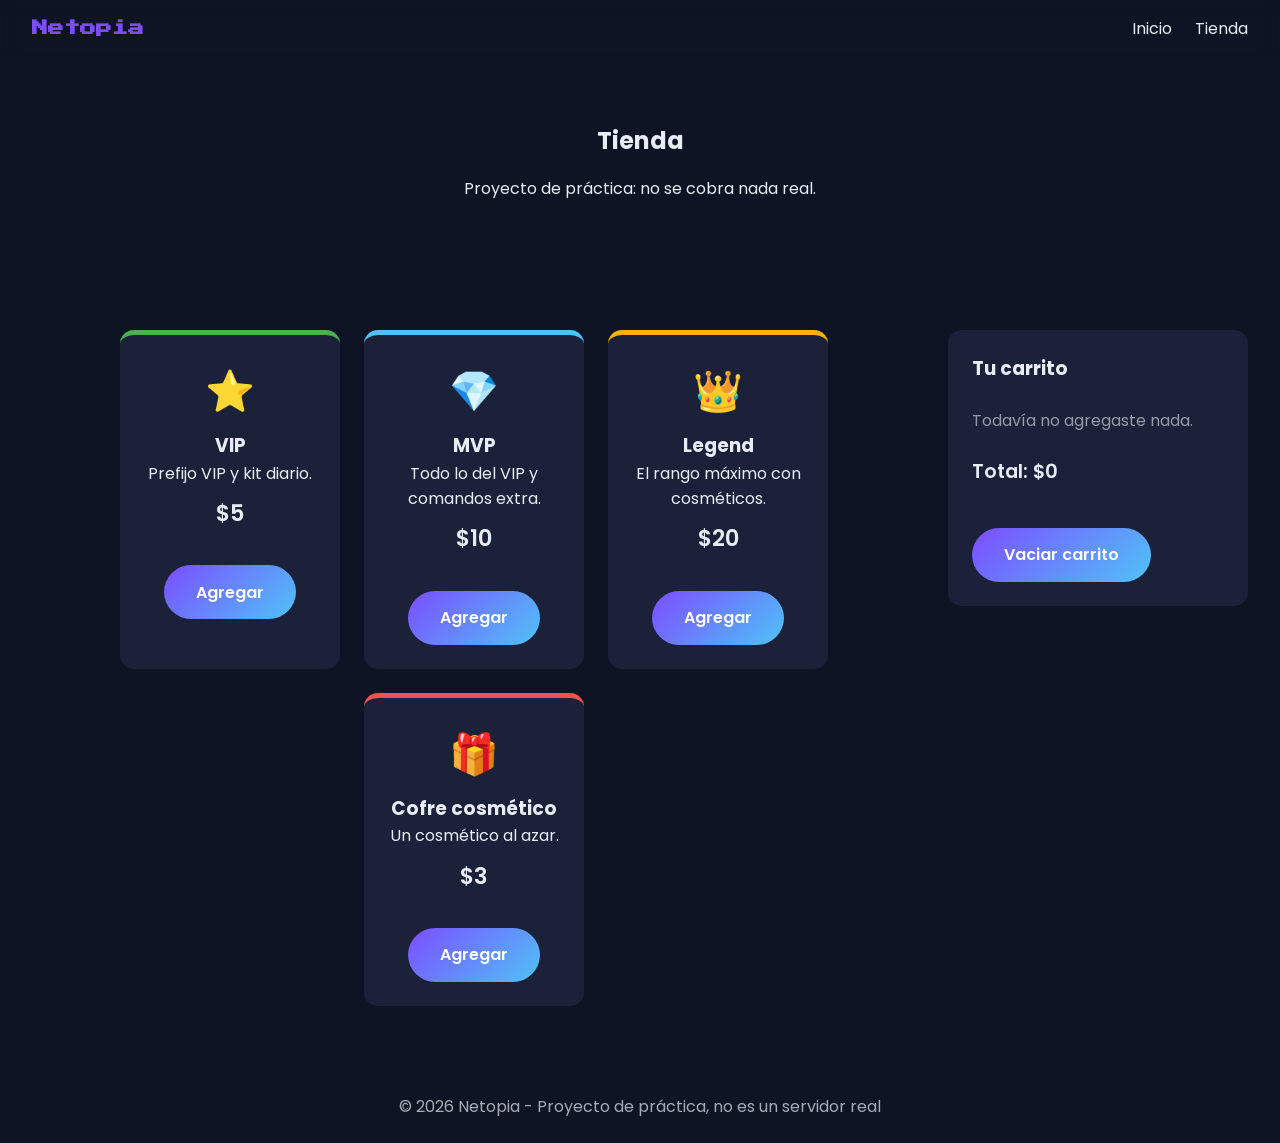
==== tienda.html @ e7a7cdb7 ">TIenda< Se agrega una tienda a la pagina web del Servidor para vender rangos" ====
<!DOCTYPE html>
<html lang="es">
<head>
  <meta charset="UTF-8">
  <meta name="viewport" content="width=device-width, initial-scale=1.0">
  <title>Tienda | Netopia</title>
  <link href="https://fonts.googleapis.com/css2?family=Poppins:wght@400;600&family=Press+Start+2P&display=swap" rel="stylesheet">
  <link rel="stylesheet" href="style.css">
</head>
<body>

  <header>
    <h1 class="logo">Netopia</h1>
    <button class="menu-btn" id="menu-btn" aria-label="Abrir menú">☰</button>
    <nav id="menu">
      <a href="index.html">Inicio</a>
      <a href="tienda.html">Tienda</a>
    </nav>
  </header>

  <main>
    <section>
      <h2>Tienda</h2>
      <p>Proyecto de práctica: no se cobra nada real.</p>
    </section>

    <section class="tienda-layout">
      <div class="productos" id="productos"></div>

      <aside class="carrito">
        <h3>Tu carrito</h3>
        <ul id="carrito-lista"></ul>
        <p class="total">Total: <span id="total">$0</span></p>
        <button class="boton" id="vaciar">Vaciar carrito</button>
      </aside>
    </section>
  </main>

  <footer>
    <p>© 2026 Netopia - Proyecto de práctica, no es un servidor real</p>
  </footer>

  <script src="tienda.js"></script>
</body>
</html>
---- style.css ----
:root {
    --fondo: #0f1424;
    --tarjeta: #1a2138;
    --texto: #e8ecf5;
    --acento: #7c4dff;
    --survival: #4caf50;
    --skywars: #4fc3f7;
    --bedwars: #ef5350;
}

* {
    box-sizing: border-box;
    margin: 0;
    padding: 0;
}

html {
    scroll-behavior: smooth;
}

body {
    background: var(--fondo);
    color: var(--texto);
    font-family: 'Poppins', sans-serif;
    line-height: 1.6;
}

header {
    position: sticky;
    top: 0;
    z-index: 10;
    display: flex;
    justify-content: space-between;
    align-items: center;
    padding: 1rem 2rem;
    background: rgba(15, 20, 36, 0.85);
    backdrop-filter: blur(8px);
}

.logo {
    font-family: 'Press Start 2P', monospace;
    font-size: 1rem;
    color: var(--acento);
}

nav a {
    color: var(--texto);
    text-decoration: none;
    margin-left: 1.2rem;
    transition: color 0.2s;
}

nav a:hover {
    color: var(--skywars);
}

section {
    padding: 4rem 2rem;
    text-align: center;
}

.hero {
    min-height: 70vh;
    display: flex;
    flex-direction: column;
    justify-content: center;
    align-items: center;
    background: radial-gradient(circle at top, #2a1f5c, var(--fondo) 65%);
}

.hero h2 {
    font-family: 'Press Start 2P', monospace;
    font-size: clamp(1.4rem, 5vw, 2.8rem);
    line-height: 1.4;
    margin-bottom: 1rem;
}

.boton {
    display: inline-block;
    margin-top: 1.5rem;
    padding: 0.9rem 2rem;
    background: linear-gradient(135deg, var(--acento), var(--skywars));
    color: white;
    text-decoration: none;
    font-weight: 600;
    border-radius: 999px;
    transition: transform 0.2s, box-shadow 0.2s;
}

.boton:hover {
    transform: translateY(-3px);
    box-shadow: 0 8px 20px rgba(124, 77, 255, 0.45);
}

h2 {
    margin-bottom: 1rem;
}

.modos-grid {
    display: flex;
    flex-wrap: wrap;
    gap: 1.5rem;
    justify-content: center;
    margin-top: 1.5rem;
}

.modo {
    background: var(--tarjeta);
    padding: 2rem 1.5rem;
    border-radius: 14px;
    width: 270px;
    border-top: 5px solid;
    transition: transform 0.25s, box-shadow 0.25s;
}

.modo:hover {
    transform: translateY(-8px);
    box-shadow: 0 12px 28px rgba(0, 0, 0, 0.4);
}

.icono {
    display: block;
    font-size: 2.5rem;
    margin-bottom: 0.5rem;
}

.survival {
    border-color: var(--survival);
}

.skywars {
    border-color: var(--skywars);
}

.bedwars {
    border-color: var(--bedwars);
}

.reglas {
    list-style: none;
    max-width: 500px;
    margin: 1.5rem auto 0;
    text-align: left;
}

.reglas li {
    background: var(--tarjeta);
    padding: 0.8rem 1rem;
    margin-bottom: 0.7rem;
    border-left: 4px solid var(--acento);
    border-radius: 8px;
}

.ip-box {
    display: inline-block;
    margin-top: 1rem;
    padding: 1rem 2rem;
    background: var(--tarjeta);
    border: 2px dashed var(--acento);
    border-radius: 12px;
    font-family: monospace;
    font-size: 1.3rem;
}

footer {
    text-align: center;
    padding: 1.5rem;
    opacity: 0.7;
}

button.boton {
    border: none;
    cursor: pointer;
    font-family: 'Poppins', sans-serif;
    font-size: 1rem;
}

.menu-btn {
    display: none;
    background: none;
    border: none;
    color: var(--texto);
    font-size: 1.8rem;
    cursor: pointer;
    transition: transform 0.3s ease;
}

.menu-btn.activo {
    transform: rotate(90deg);
}

.estado {
  display: inline-flex;
  align-items: center;
  gap: 0.6rem;
  margin-top: 1.5rem;
  padding: 0.5rem 1.2rem;
  background: var(--tarjeta);
  border-radius: 999px;
  font-size: 0.95rem;
}

.punto {
  width: 10px;
  height: 10px;
  border-radius: 50%;
  background: #888;
}

.punto.online {
  background: #4caf50;
  box-shadow: 0 0 8px #4caf50;
}

.punto.offline {
  background: #ef5350;
}

.staff-grid {
  display: flex;
  flex-wrap: wrap;
  gap: 1.5rem;
  justify-content: center;
  margin-top: 1.5rem;
}

.miembro {
  background: var(--tarjeta);
  padding: 1.5rem;
  border-radius: 14px;
  width: 200px;
  transition: transform 0.25s, box-shadow 0.25s;
}

.miembro:hover {
  transform: translateY(-6px);
  box-shadow: 0 10px 24px rgba(0, 0, 0, 0.4);
}

.avatar {
  width: 70px;
  height: 70px;
  margin: 0 auto 0.8rem;
  border-radius: 12px;
  display: flex;
  align-items: center;
  justify-content: center;
  font-family: 'Press Start 2P', monospace;
  font-size: 1.5rem;
  background: linear-gradient(135deg, var(--acento), var(--skywars));
}

.rol {
  display: inline-block;
  margin-top: 0.4rem;
  padding: 0.2rem 0.8rem;
  border-radius: 999px;
  font-size: 0.8rem;
  font-weight: 600;
}

.rol.dueno { background: #ffb300; color: #1a1a1a; }
.rol.admin { background: var(--bedwars); }
.rol.mod   { background: var(--survival); }

.tienda-layout {
  display: flex;
  flex-wrap: wrap;
  gap: 2rem;
  justify-content: center;
  align-items: flex-start;
}

.productos {
  display: flex;
  flex-wrap: wrap;
  gap: 1.5rem;
  justify-content: center;
  flex: 1 1 500px;
}

.producto {
  background: var(--tarjeta);
  padding: 1.5rem;
  border-radius: 14px;
  width: 220px;
  border-top: 5px solid;
  transition: transform 0.25s, box-shadow 0.25s;
}

.producto:hover {
  transform: translateY(-6px);
  box-shadow: 0 10px 24px rgba(0, 0, 0, 0.4);
}

.precio {
  font-size: 1.4rem;
  font-weight: 600;
  margin: 0.6rem 0;
}

.carrito {
  background: var(--tarjeta);
  padding: 1.5rem;
  border-radius: 14px;
  width: 300px;
  text-align: left;
  position: sticky;
  top: 90px;
}

.carrito ul {
  list-style: none;
  margin: 1rem 0;
}

.carrito li {
  display: flex;
  justify-content: space-between;
  align-items: center;
  gap: 0.5rem;
  padding: 0.5rem 0;
  border-bottom: 1px solid rgba(255, 255, 255, 0.1);
}

.carrito .vacio {
  opacity: 0.6;
  border: none;
}

.quitar {
  background: var(--bedwars);
  color: white;
  border: none;
  border-radius: 6px;
  width: 28px;
  height: 28px;
  cursor: pointer;
}

.total {
  font-weight: 600;
  font-size: 1.2rem;
  margin-bottom: 1rem;
}

@media (max-width: 600px) {
    header {
        flex-wrap: wrap;
    }

    .menu-btn {
        display: block;
    }

    nav {
        display: flex;
        flex-direction: column;
        width: 100%;
        text-align: center;
        max-height: 0;
        overflow: hidden;
        opacity: 0;
        transition: max-height 0.4s ease, opacity 0.3s ease;
    }

    nav.abierto {
        max-height: 300px;
        opacity: 1;
    }

    nav a {
        margin: 0;
        padding: 0.8rem 0;
        border-top: 1px solid rgba(255, 255, 255, 0.1);
    }
}
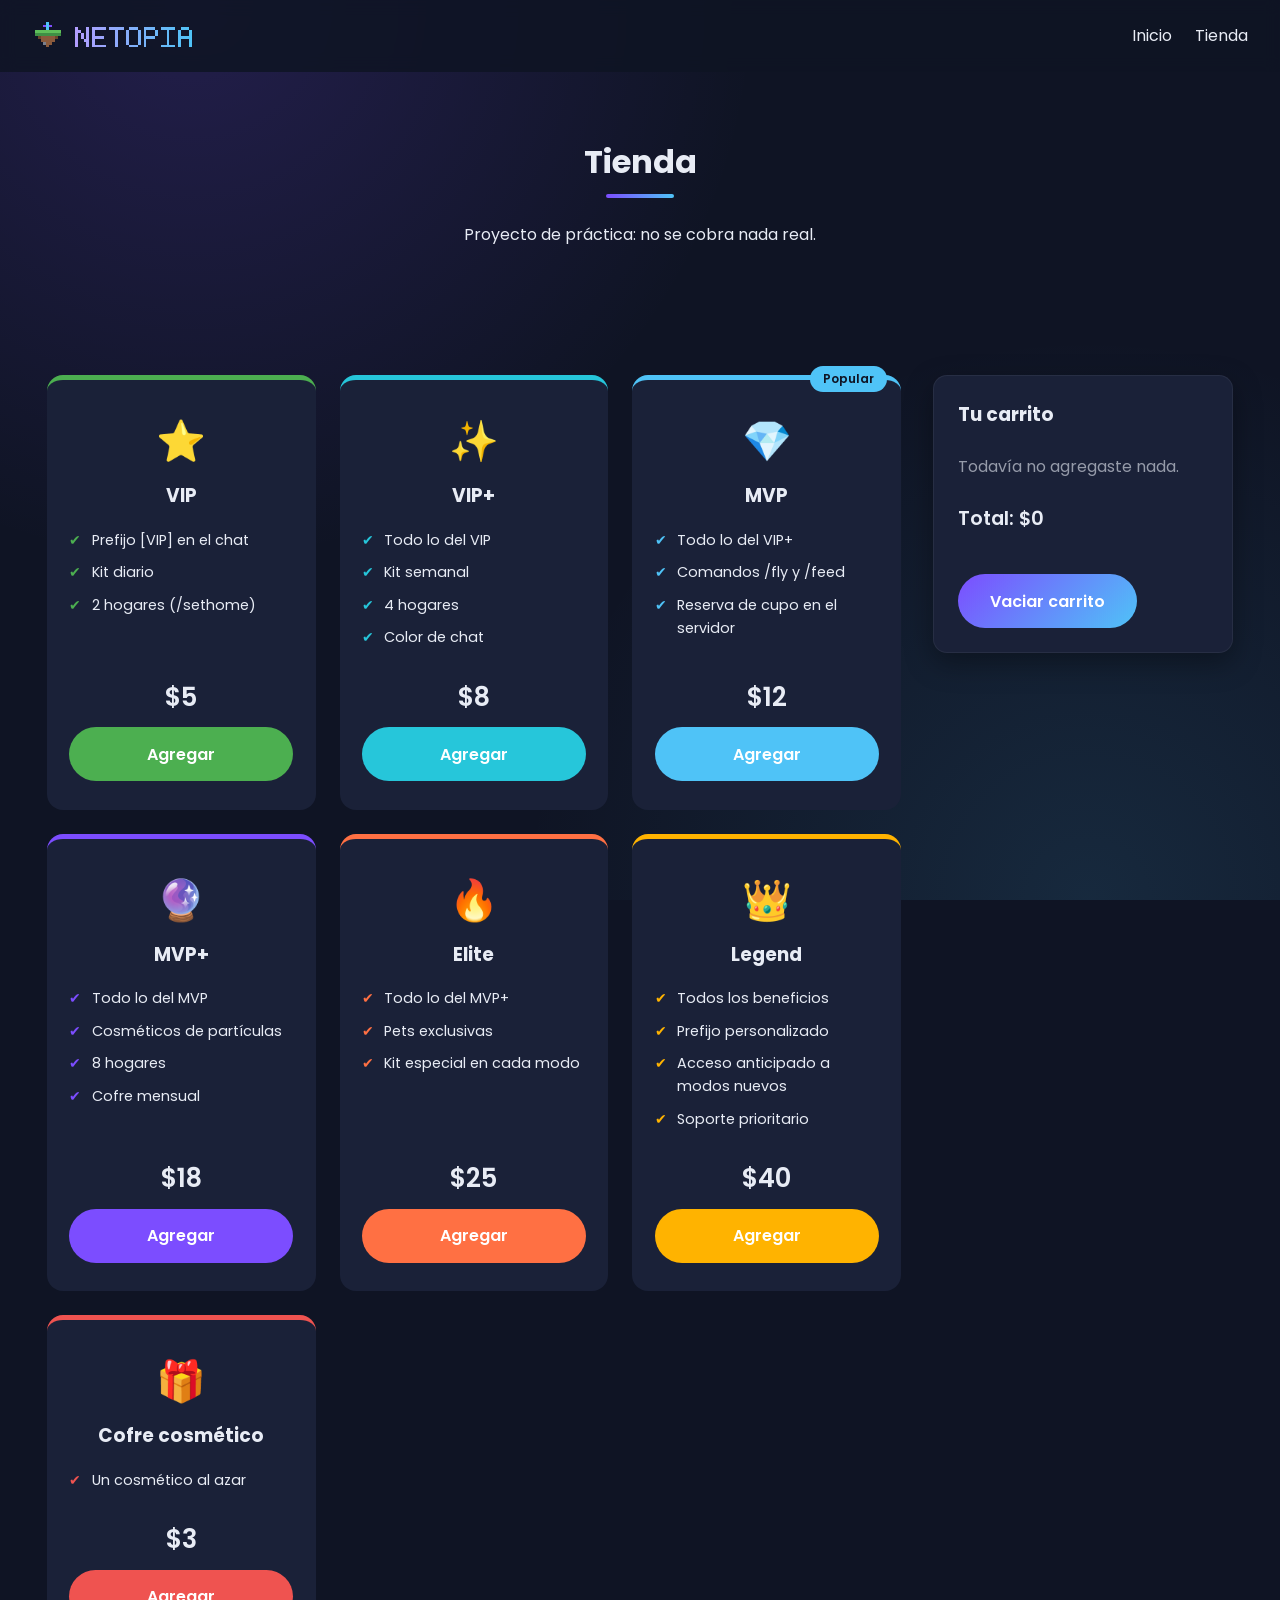
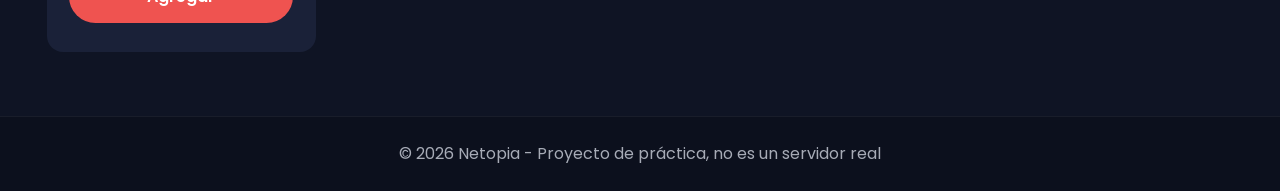
==== commit 530f1c41: "Logo added" ====
--- a/tienda.html
+++ b/tienda.html
@@ -1,45 +1,52 @@
 <!DOCTYPE html>
 <html lang="es">
+
 <head>
-  <meta charset="UTF-8">
-  <meta name="viewport" content="width=device-width, initial-scale=1.0">
-  <title>Tienda | Netopia</title>
-  <link href="https://fonts.googleapis.com/css2?family=Poppins:wght@400;600&family=Press+Start+2P&display=swap" rel="stylesheet">
-  <link rel="stylesheet" href="style.css">
+    <meta charset="UTF-8">
+    <meta name="viewport" content="width=device-width, initial-scale=1.0">
+    <title>Tienda | Netopia</title>
+    <link href="https://fonts.googleapis.com/css2?family=Poppins:wght@400;600&family=Press+Start+2P&display=swap"
+        rel="stylesheet">
+    <link rel="stylesheet" href="style.css">
+    <link rel="icon" type="image/svg+xml" href="img/favicon.svg">
 </head>
+
 <body>
 
-  <header>
-    <h1 class="logo">Netopia</h1>
-    <button class="menu-btn" id="menu-btn" aria-label="Abrir menú">☰</button>
-    <nav id="menu">
-      <a href="index.html">Inicio</a>
-      <a href="tienda.html">Tienda</a>
-    </nav>
-  </header>
+    <header>
+        <a href="index.html" class="logo-link">
+            <img src="img/logo.svg" alt="Netopia" class="logo-img">
+        </a>
+        <button class="menu-btn" id="menu-btn" aria-label="Abrir menú">☰</button>
+        <nav id="menu">
+            <a href="index.html">Inicio</a>
+            <a href="tienda.html">Tienda</a>
+        </nav>
+    </header>
 
-  <main>
-    <section>
-      <h2>Tienda</h2>
-      <p>Proyecto de práctica: no se cobra nada real.</p>
-    </section>
+    <main>
+        <section>
+            <h2>Tienda</h2>
+            <p>Proyecto de práctica: no se cobra nada real.</p>
+        </section>
 
-    <section class="tienda-layout">
-      <div class="productos" id="productos"></div>
+        <section class="tienda-layout">
+            <div class="productos" id="productos"></div>
 
-      <aside class="carrito">
-        <h3>Tu carrito</h3>
-        <ul id="carrito-lista"></ul>
-        <p class="total">Total: <span id="total">$0</span></p>
-        <button class="boton" id="vaciar">Vaciar carrito</button>
-      </aside>
-    </section>
-  </main>
+            <aside class="carrito">
+                <h3>Tu carrito</h3>
+                <ul id="carrito-lista"></ul>
+                <p class="total">Total: <span id="total">$0</span></p>
+                <button class="boton" id="vaciar">Vaciar carrito</button>
+            </aside>
+        </section>
+    </main>
 
-  <footer>
-    <p>© 2026 Netopia - Proyecto de práctica, no es un servidor real</p>
-  </footer>
+    <footer>
+        <p>© 2026 Netopia - Proyecto de práctica, no es un servidor real</p>
+    </footer>
 
-  <script src="tienda.js"></script>
+    <script src="tienda.js"></script>
 </body>
+
 </html>
--- a/style.css
+++ b/style.css
@@ -271,32 +271,79 @@
   align-items: flex-start;
 }
 
+/* ---------- Tienda: tarjetas ---------- */
+.tienda-layout {
+  max-width: 1250px;
+  margin: 0 auto;
+}
+
 .productos {
-  display: flex;
-  flex-wrap: wrap;
+  display: grid;
+  grid-template-columns: repeat(auto-fill, minmax(220px, 1fr));
   gap: 1.5rem;
-  justify-content: center;
-  flex: 1 1 500px;
+  flex: 1 1 600px;
 }
 
 .producto {
+  position: relative;
+  display: flex;
+  flex-direction: column;
   background: var(--tarjeta);
-  padding: 1.5rem;
-  border-radius: 14px;
-  width: 220px;
-  border-top: 5px solid;
+  padding: 1.8rem 1.4rem;
+  border-radius: 16px;
+  border-top: 5px solid var(--color);
+  text-align: center;
   transition: transform 0.25s, box-shadow 0.25s;
 }
 
 .producto:hover {
-  transform: translateY(-6px);
-  box-shadow: 0 10px 24px rgba(0, 0, 0, 0.4);
+  transform: translateY(-8px);
+  box-shadow: 0 14px 32px rgba(0, 0, 0, 0.45), 0 0 22px var(--color);
+}
+
+.beneficios {
+  list-style: none;
+  flex-grow: 1;
+  margin: 0.8rem 0;
+  text-align: left;
+  font-size: 0.9rem;
+}
+
+.beneficios li {
+  padding: 0.3rem 0 0.3rem 1.4rem;
+  position: relative;
+}
+
+.beneficios li::before {
+  content: "✔";
+  position: absolute;
+  left: 0;
+  color: var(--color);
 }
 
 .precio {
-  font-size: 1.4rem;
+  font-size: 1.6rem;
   font-weight: 600;
   margin: 0.6rem 0;
+}
+
+.producto .boton {
+  margin-top: auto;
+  width: 100%;
+  background: var(--color);
+  text-align: center;
+}
+
+.etiqueta {
+  position: absolute;
+  top: -14px;
+  right: 14px;
+  background: var(--color);
+  color: #0f1424;
+  font-size: 0.75rem;
+  font-weight: 600;
+  padding: 0.2rem 0.8rem;
+  border-radius: 999px;
 }
 
 .carrito {
@@ -342,6 +389,105 @@
   font-weight: 600;
   font-size: 1.2rem;
   margin-bottom: 1rem;
+}
+
+/* ---------- Footer siempre abajo ---------- */
+body {
+  min-height: 100vh;
+  display: flex;
+  flex-direction: column;
+}
+
+main {
+  flex: 1;
+}
+
+/* ---------- Mejoras generales ---------- */
+body {
+  background:
+    radial-gradient(circle at 15% 0%, rgba(124, 77, 255, 0.18), transparent 40%),
+    radial-gradient(circle at 85% 100%, rgba(79, 195, 247, 0.12), transparent 40%),
+    var(--fondo);
+  background-attachment: fixed;
+}
+
+section > h2 {
+  position: relative;
+  display: inline-block;
+  margin-bottom: 1.5rem;
+  font-size: clamp(1.4rem, 3vw, 2rem);
+}
+
+section > h2::after {
+  content: "";
+  display: block;
+  width: 60%;
+  height: 4px;
+  margin: 0.4rem auto 0;
+  border-radius: 999px;
+  background: linear-gradient(90deg, var(--acento), var(--skywars));
+}
+
+.modo,
+.miembro,
+.carrito {
+  border: 1px solid rgba(255, 255, 255, 0.06);
+}
+
+.carrito {
+  box-shadow: 0 10px 28px rgba(0, 0, 0, 0.35);
+}
+
+footer {
+  background: rgba(0, 0, 0, 0.25);
+  border-top: 1px solid rgba(255, 255, 255, 0.08);
+}
+
+nav a {
+  position: relative;
+}
+
+nav a::after {
+  content: "";
+  position: absolute;
+  left: 0;
+  bottom: -4px;
+  width: 0;
+  height: 2px;
+  background: var(--skywars);
+  transition: width 0.25s;
+}
+
+nav a:hover::after {
+  width: 100%;
+}
+
+.logo-link {
+  display: flex;
+  align-items: center;
+}
+
+.logo-img {
+  height: 40px;
+  width: auto;
+  image-rendering: pixelated;
+}
+
+.hero {
+  background:
+    linear-gradient(rgba(15, 20, 36, 0.35), rgba(15, 20, 36, 0.65)),
+    url("img/banner.svg") center / cover no-repeat;
+}
+
+@media (max-width: 600px) {
+  nav a::after {
+    display: none;
+  }
+
+  .carrito {
+    width: 100%;
+    position: static;
+  }
 }
 
 @media (max-width: 600px) {
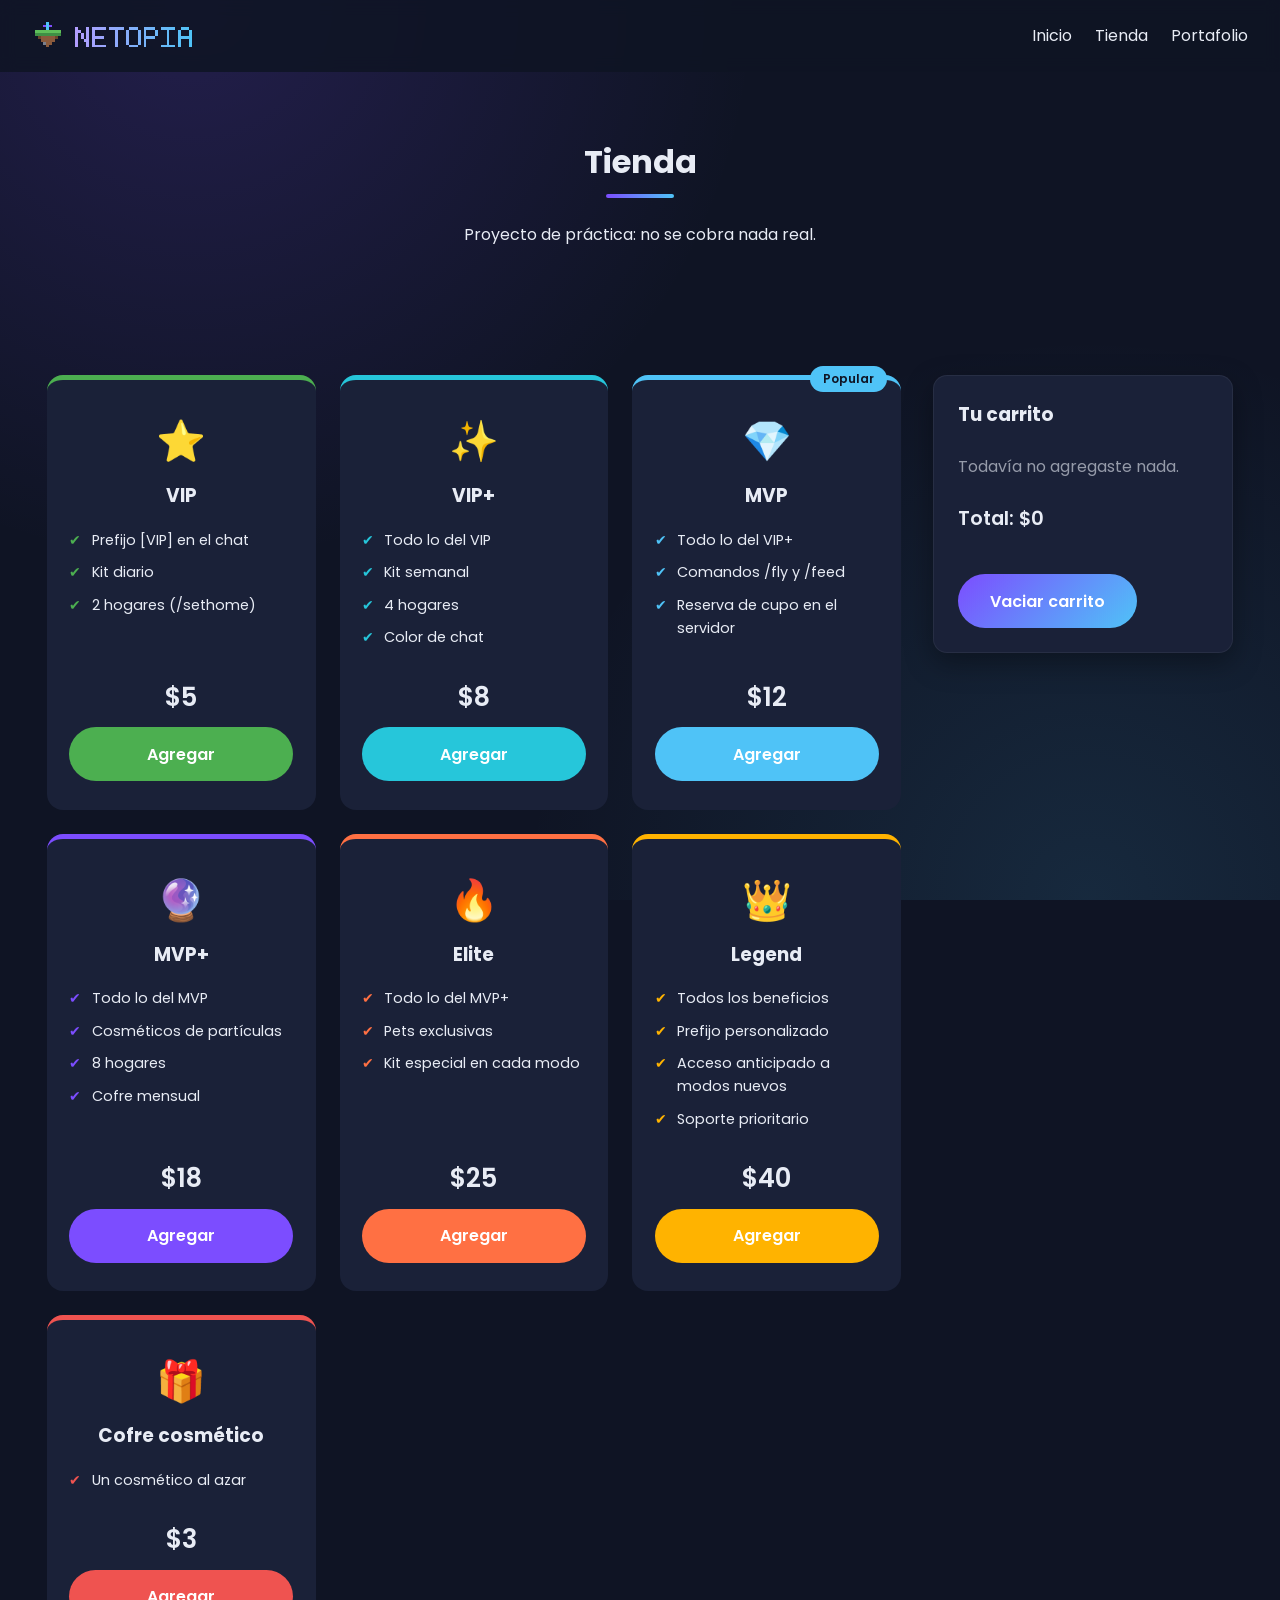
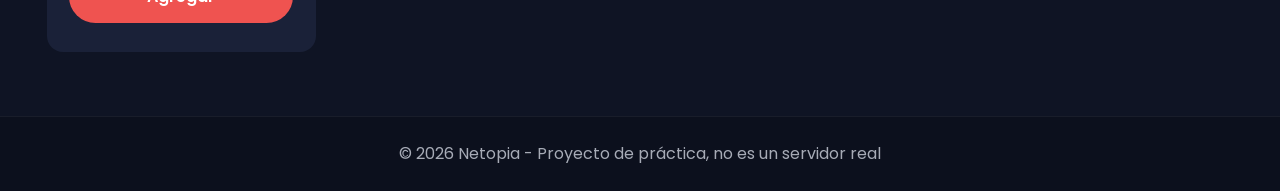
==== commit 8313c2c8: "Cosas" ====
--- a/tienda.html
+++ b/tienda.html
@@ -21,6 +21,7 @@
         <nav id="menu">
             <a href="index.html">Inicio</a>
             <a href="tienda.html">Tienda</a>
+            <a href="portafolio.html">Portafolio</a>
         </nav>
     </header>
 
--- a/style.css
+++ b/style.css
@@ -479,6 +479,74 @@
     url("img/banner.svg") center / cover no-repeat;
 }
 
+.perfil {
+  max-width: 700px;
+  margin: 0 auto;
+}
+
+.proyectos-grid {
+  display: grid;
+  grid-template-columns: repeat(auto-fit, minmax(280px, 1fr));
+  gap: 1.5rem;
+  max-width: 900px;
+  margin: 1.5rem auto 0;
+}
+
+.proyecto {
+  display: flex;
+  flex-direction: column;
+  background: var(--tarjeta);
+  padding: 1rem;
+  border-radius: 16px;
+  border: 1px solid rgba(255, 255, 255, 0.06);
+  text-align: left;
+}
+
+.proyecto img {
+  width: 100%;
+  border-radius: 10px;
+  margin-bottom: 1rem;
+}
+
+.proyecto p {
+  flex-grow: 1;
+  margin: 0.5rem 0 1rem;
+}
+
+.proyecto .boton {
+  margin-top: auto;
+  text-align: center;
+}
+
+.servicios {
+  list-style: none;
+  max-width: 560px;
+  margin: 0 auto;
+  text-align: left;
+}
+
+.servicios li {
+  background: var(--tarjeta);
+  padding: 0.8rem 1rem;
+  margin-bottom: 0.7rem;
+  border-left: 4px solid var(--acento);
+  border-radius: 8px;
+}
+
+.nota {
+  margin-top: 1rem;
+  opacity: 0.7;
+  font-size: 0.9rem;
+}
+
+.contacto-botones {
+  display: flex;
+  flex-wrap: wrap;
+  gap: 1rem;
+  justify-content: center;
+  margin-top: 1rem;
+}
+
 @media (max-width: 600px) {
   nav a::after {
     display: none;
